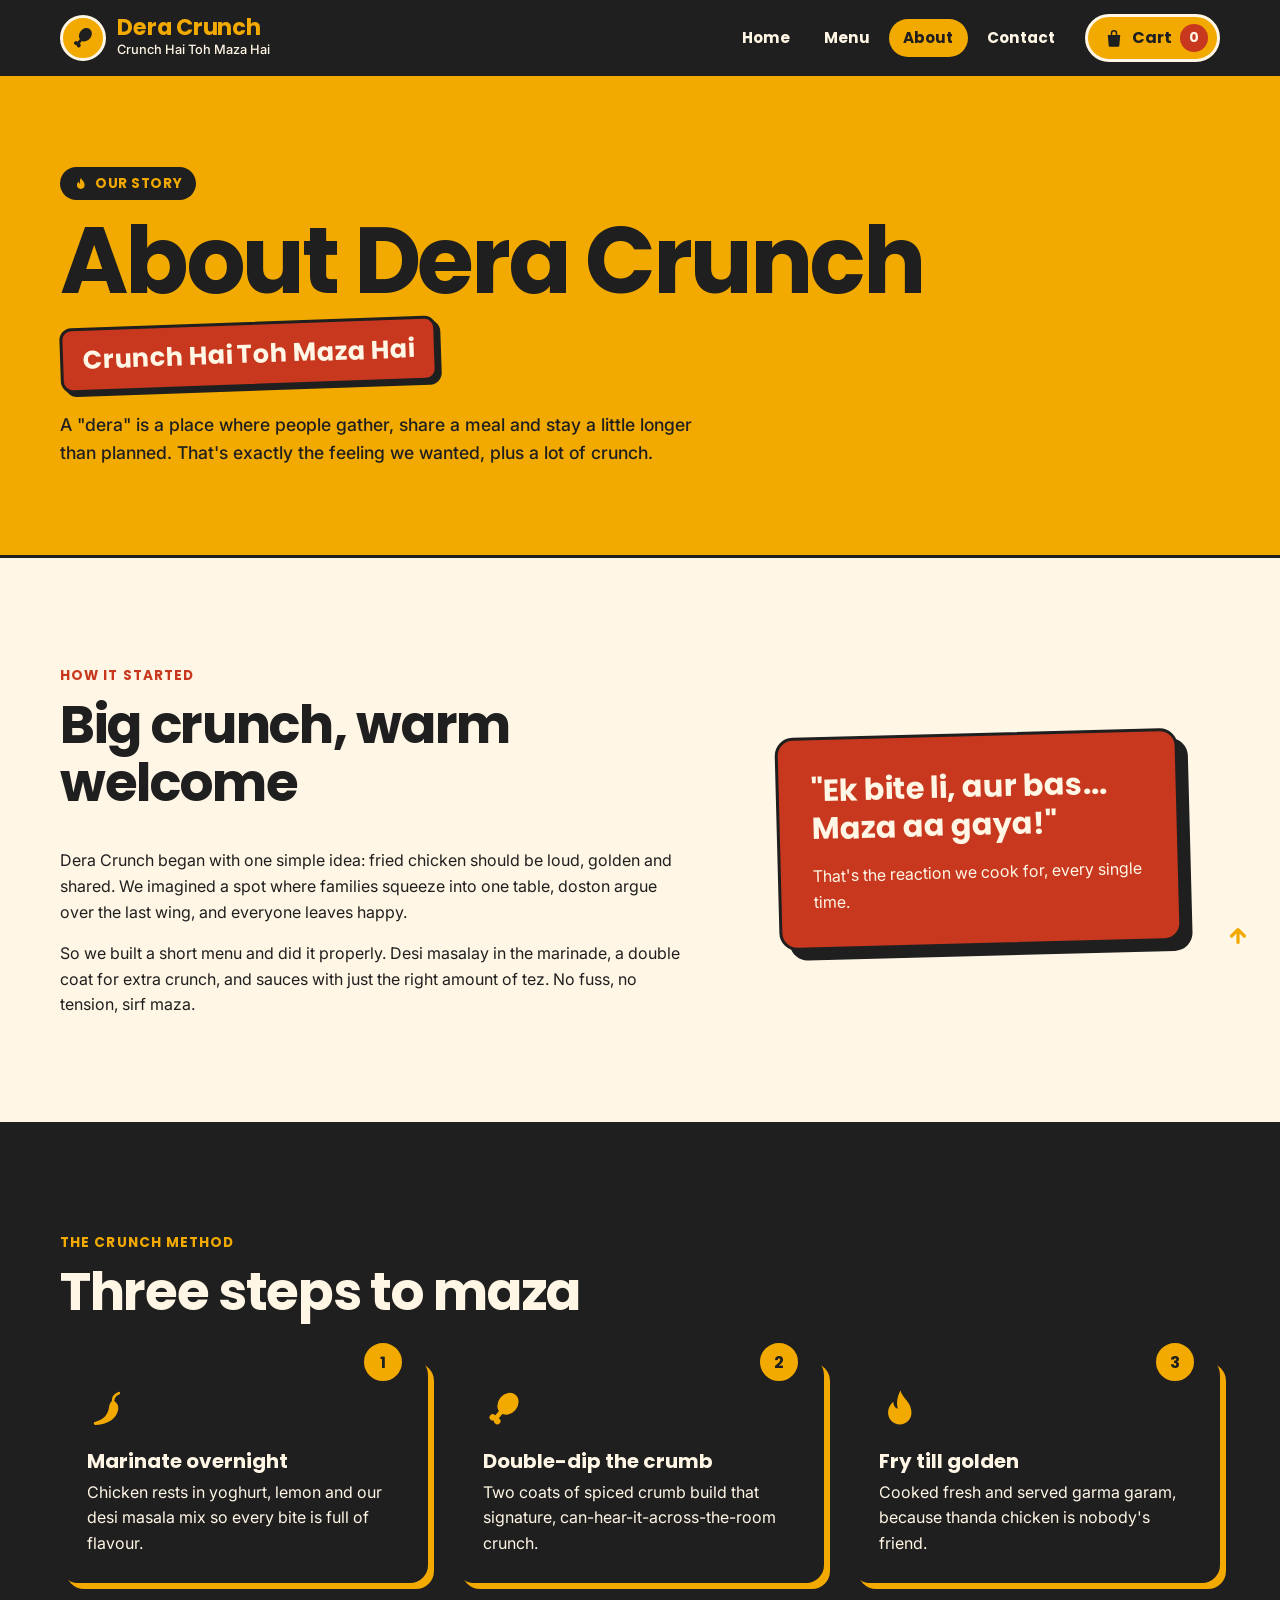
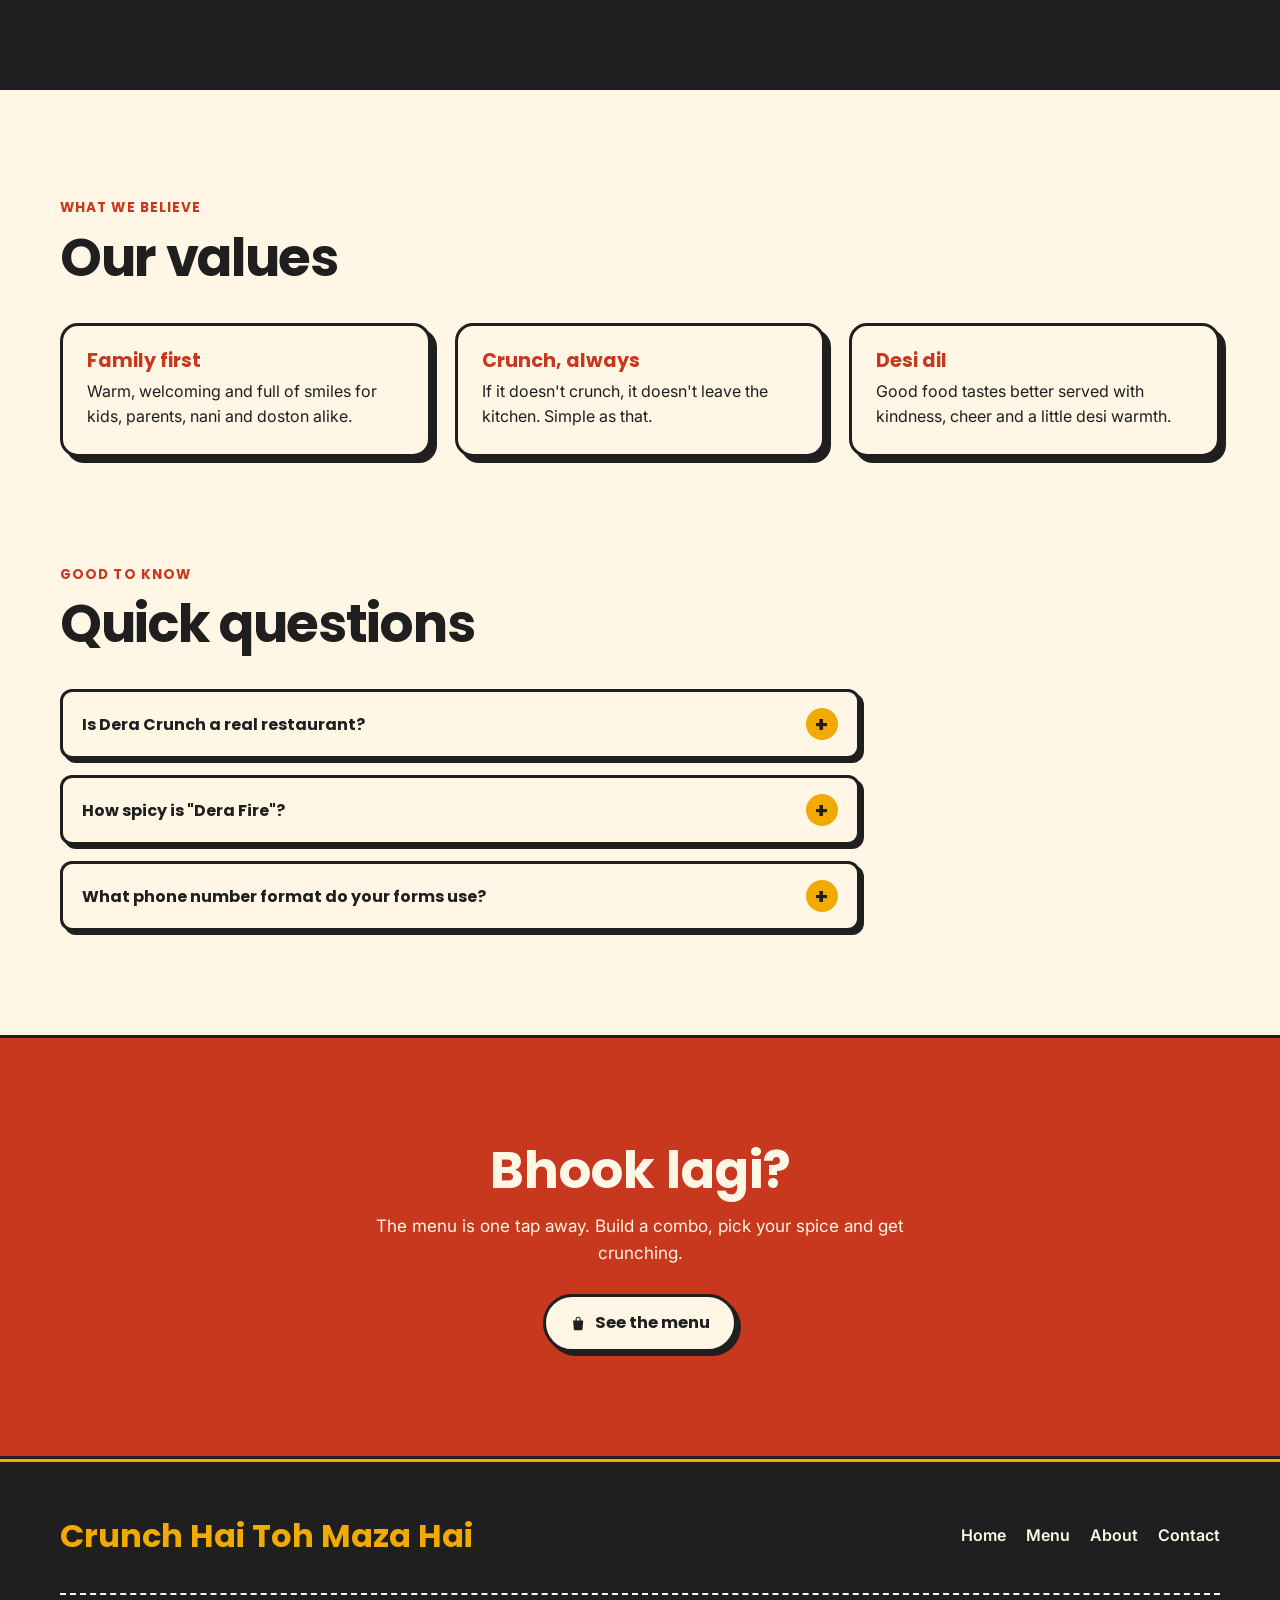
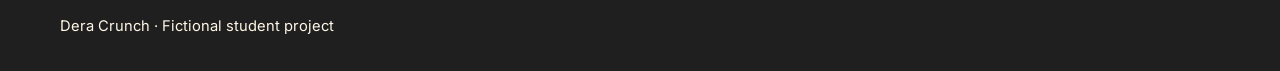
==== about.html @ f55cd044 "first commit" ====
<!DOCTYPE html>
<html lang="en">
<head>
  <meta charset="UTF-8">
  <meta name="viewport" content="width=device-width, initial-scale=1.0, viewport-fit=cover">
  <title>About | Dera Crunch | Crunch Hai Toh Maza Hai</title>
  <meta name="description" content="The story behind Dera Crunch, a fictional fried-chicken brand. Crunch Hai Toh Maza Hai! A fictional student project.">
  <meta name="theme-color" content="#1F1F1F">
  <link rel="preconnect" href="https://fonts.googleapis.com">
  <link rel="preconnect" href="https://fonts.gstatic.com" crossorigin>
  <link href="https://fonts.googleapis.com/css2?family=Inter:wght@400;500;600&family=Poppins:wght@700&display=swap" rel="stylesheet">
  <link rel="stylesheet" href="styles.css">
</head>
<body>
  <svg width="0" height="0" style="position:absolute" aria-hidden="true" focusable="false">
    <symbol id="i-drumstick" viewBox="0 0 64 64"><g transform="rotate(40 32 32)"><ellipse cx="32" cy="22" rx="15" ry="18"/><rect x="28.5" y="36" width="7" height="15" rx="2"/><circle cx="27.5" cy="53" r="5"/><circle cx="36.5" cy="53" r="5"/></g></symbol>
    <symbol id="i-chilli" viewBox="0 0 64 64"><path d="M41 20c5 2 8 7 7 13-2 13-15 23-34 24-4 0-5-4-1-5 13-3 20-12 21-23 1-6 3-9 7-9z"/><path d="M40 21c0-6 3-11 9-13" fill="none" stroke="currentColor" stroke-width="4" stroke-linecap="round"/></symbol>
    <symbol id="i-bag" viewBox="0 0 64 64"><path d="M24 22v-5a8 8 0 0 1 16 0v5" fill="none" stroke="currentColor" stroke-width="4.5" stroke-linecap="round"/><path d="M12 22h40l-3 34a4 4 0 0 1-4 4H19a4 4 0 0 1-4-4z"/></symbol>
    <symbol id="i-flame" viewBox="0 0 64 64"><path d="M33 4c3 12 17 18 17 34a18 18 0 0 1-36 0c0-8 4-13 8-17 0 6 3 10 7 11-3-10 0-20 4-28z"/></symbol>
  </svg>

  <a class="skip-link" href="#main">Skip to content</a>

  <header class="site-header">
    <div class="container header-inner">
      <a class="brand" href="index.html" aria-label="Dera Crunch home">
        <span class="brand-mark" aria-hidden="true"><svg class="icon"><use href="#i-drumstick"/></svg></span>
        <span class="brand-text">
          <span class="brand-name">Dera Crunch</span>
          <span class="brand-tagline">Crunch Hai Toh Maza Hai</span>
        </span>
      </a>
      <div class="header-actions">
        <nav class="main-nav" id="main-nav" aria-label="Main">
          <ul>
            <li><a href="index.html">Home</a></li>
            <li><a href="index.html#menu">Menu</a></li>
            <li><a href="about.html" aria-current="page">About</a></li>
            <li><a href="index.html#contact">Contact</a></li>
          </ul>
        </nav>
        <a class="cart-toggle" href="index.html#cart">
          <svg class="icon" aria-hidden="true"><use href="#i-bag"/></svg>
          <span class="cart-label">Cart</span>
          <span class="cart-count" data-saved-cart-count aria-label="0 items in cart">0</span>
        </a>
        <button type="button" class="menu-btn" id="menu-btn" aria-controls="main-nav" aria-expanded="false" aria-label="Open menu">
          <span class="menu-btn-bars" aria-hidden="true"></span>
        </button>
      </div>
    </div>
  </header>

  <main id="main">
    <section class="hero page-hero" aria-labelledby="about-hero-title">
      <div class="container">
        <span class="kicker">
          <svg class="icon" aria-hidden="true"><use href="#i-flame"/></svg>
          Our story
        </span>
        <h1 id="about-hero-title">About Dera Crunch</h1>
        <p class="tagline-sticker">Crunch Hai Toh Maza Hai</p>
        <p class="hero-copy">A "dera" is a place where people gather, share a meal and stay a little longer than planned. That's exactly the feeling we wanted, plus a lot of crunch.</p>
      </div>
    </section>

    <section class="section" aria-labelledby="story-title">
      <div class="container story-grid reveal">
        <div class="story-text">
          <div class="section-head">
            <span class="eyebrow">How it started</span>
            <h2 id="story-title">Big crunch, warm welcome</h2>
          </div>
          <p>Dera Crunch began with one simple idea: fried chicken should be loud, golden and shared. We imagined a spot where families squeeze into one table, doston argue over the last wing, and everyone leaves happy.</p>
          <p>So we built a short menu and did it properly. Desi masalay in the marinade, a double coat for extra crunch, and sauces with just the right amount of tez. No fuss, no tension, sirf maza.</p>
        </div>
        <figure class="quote-card">
          <blockquote>"Ek bite li, aur bas... Maza aa gaya!"</blockquote>
          <p>That's the reaction we cook for, every single time.</p>
        </figure>
      </div>
    </section>

    <section class="section combo" aria-labelledby="steps-title">
      <div class="container">
        <div class="section-head">
          <span class="eyebrow">The crunch method</span>
          <h2 id="steps-title">Three steps to maza</h2>
        </div>
        <ol class="steps reveal">
          <li>
            <svg class="icon" aria-hidden="true"><use href="#i-chilli"/></svg>
            <h3>Marinate overnight</h3>
            <p>Chicken rests in yoghurt, lemon and our desi masala mix so every bite is full of flavour.</p>
          </li>
          <li>
            <svg class="icon" aria-hidden="true"><use href="#i-drumstick"/></svg>
            <h3>Double-dip the crumb</h3>
            <p>Two coats of spiced crumb build that signature, can-hear-it-across-the-room crunch.</p>
          </li>
          <li>
            <svg class="icon" aria-hidden="true"><use href="#i-flame"/></svg>
            <h3>Fry till golden</h3>
            <p>Cooked fresh and served garma garam, because thanda chicken is nobody's friend.</p>
          </li>
        </ol>
      </div>
    </section>

    <section class="section" aria-labelledby="values-title">
      <div class="container">
        <div class="section-head">
          <span class="eyebrow">What we believe</span>
          <h2 id="values-title">Our values</h2>
        </div>
        <div class="values-grid reveal">
          <article class="value-card">
            <h3>Family first</h3>
            <p>Warm, welcoming and full of smiles for kids, parents, nani and doston alike.</p>
          </article>
          <article class="value-card">
            <h3>Crunch, always</h3>
            <p>If it doesn't crunch, it doesn't leave the kitchen. Simple as that.</p>
          </article>
          <article class="value-card">
            <h3>Desi dil</h3>
            <p>Good food tastes better served with kindness, cheer and a little desi warmth.</p>
          </article>
        </div>
      </div>
    </section>

    <section class="section faq-section" aria-labelledby="faq-title">
      <div class="container">
        <div class="section-head">
          <span class="eyebrow">Good to know</span>
          <h2 id="faq-title">Quick questions</h2>
        </div>
        <div class="faq reveal">
          <details>
            <summary>Is Dera Crunch a real restaurant?</summary>
            <p>Nahi! Dera Crunch is a fictional brand made for a student project. There are no real branches, deals or deliveries.</p>
          </details>
          <details>
            <summary>How spicy is "Dera Fire"?</summary>
            <p>Our hottest level in the Build Your Combo section. Keep a Thandi Mint Lemonade nearby, just in case.</p>
          </details>
          <details>
            <summary>What phone number format do your forms use?</summary>
            <p>Write it as 03XX-XXXXXXX. Our forms only accept numbers with exactly 11 digits.</p>
          </details>
        </div>
      </div>
    </section>

    <section class="section cta-band" aria-labelledby="cta-title">
      <div class="container reveal">
        <h2 id="cta-title">Bhook lagi?</h2>
        <p>The menu is one tap away. Build a combo, pick your spice and get crunching.</p>
        <a class="btn btn-light" href="index.html#menu">
          <svg class="icon" aria-hidden="true"><use href="#i-bag"/></svg>
          See the menu
        </a>
      </div>
    </section>
  </main>

  <footer class="site-footer">
    <div class="container">
      <div class="footer-inner">
        <p class="footer-tagline">Crunch Hai Toh Maza Hai</p>
        <nav class="footer-nav" aria-label="Footer">
          <a href="index.html">Home</a>
          <a href="index.html#menu">Menu</a>
          <a href="about.html">About</a>
          <a href="index.html#contact">Contact</a>
        </nav>
      </div>
      <p class="footer-bottom">Dera Crunch · Fictional student project</p>
    </div>
  </footer>

  <button type="button" class="back-to-top" id="back-to-top" aria-label="Back to top">
    <svg viewBox="0 0 24 24" aria-hidden="true"><path d="M12 19V5M5 12l7-7 7 7"/></svg>
  </button>

  <script src="site.js"></script>
</body>
</html>
---- styles.css ----
/* =========================================================
   Dera Crunch: shared styles
   Brand palette (the ONLY colours used anywhere):
   mustard #F2A900 · charcoal #1F1F1F · cream #FFF6E5 · chilli #C8381E
   No transparency tints are used, so no in-between colours appear.
   ========================================================= */

:root {
  --mustard: #F2A900;
  --charcoal: #1F1F1F;
  --cream: #FFF6E5;
  --chilli: #C8381E;

  --radius: 18px;
  --radius-sm: 12px;
  --line: 3px solid var(--charcoal);
  --shadow: 6px 6px 0 var(--charcoal);
  --shadow-sm: 4px 4px 0 var(--charcoal);
  --shadow-lg: 10px 10px 0 var(--charcoal);

  --font-head: 'Poppins', system-ui, sans-serif;
  --font-body: 'Inter', system-ui, sans-serif;

  --header-h: 76px;
  --ease: cubic-bezier(.2, .8, .2, 1);
}

*,
*::before,
*::after { box-sizing: border-box; }

html {
  scroll-behavior: smooth;
  scroll-padding-top: calc(var(--header-h) + 16px);
  -webkit-text-size-adjust: 100%;
  scrollbar-color: var(--charcoal) var(--cream);
}

body {
  margin: 0;
  font-family: var(--font-body);
  font-size: 1rem;
  line-height: 1.6;
  background: var(--cream);
  color: var(--charcoal);
  overflow-x: hidden;
}

body.is-locked { overflow: hidden; }

::selection { background: var(--mustard); color: var(--charcoal); }

h1, h2, h3, h4 {
  font-family: var(--font-head);
  font-weight: 700;
  line-height: 1.1;
  margin: 0;
}

p { margin: 0; }

a { color: inherit; }

button,
input,
select,
textarea { font: inherit; color: inherit; }

button { cursor: pointer; }

:root { --focus: var(--chilli); }
.site-header, .combo, .site-footer, .cart-head, .toast, .cta-band, .steps li, .back-to-top { --focus: var(--mustard); }
.hero, .contact, .combo-summary, .cart-foot, .spice-meter-card, .pick-card { --focus: var(--charcoal); }

:focus-visible {
  outline: 3px solid var(--focus);
  outline-offset: 3px;
}

[hidden] { display: none !important; }

.container {
  width: min(1160px, 100% - 2.5rem);
  margin-inline: auto;
}

.visually-hidden {
  position: absolute !important;
  width: 1px; height: 1px;
  padding: 0; margin: -1px;
  overflow: hidden;
  clip: rect(0 0 0 0);
  white-space: nowrap;
  border: 0;
}

.skip-link {
  position: absolute;
  left: 1rem;
  top: -100px;
  z-index: 300;
  background: var(--mustard);
  color: var(--charcoal);
  border: var(--line);
  border-radius: 999px;
  padding: .5rem 1rem;
  font-family: var(--font-head);
  text-decoration: none;
}
.skip-link:focus { top: 1rem; }

.icon {
  width: 1em;
  height: 1em;
  fill: currentColor;
  flex-shrink: 0;
}

/* ---------- Buttons ---------- */

.btn {
  display: inline-flex;
  align-items: center;
  justify-content: center;
  gap: .55rem;
  min-height: 52px;
  padding: .8rem 1.5rem;
  border: var(--line);
  border-radius: 999px;
  font-family: var(--font-head);
  font-weight: 700;
  font-size: 1.02rem;
  text-decoration: none;
  box-shadow: var(--shadow-sm);
  transition: transform .18s var(--ease), box-shadow .18s var(--ease), background-color .18s;
}
.btn:hover { transform: translate(-2px, -2px); box-shadow: 6px 6px 0 var(--charcoal); }
.btn:active { transform: translate(2px, 2px); box-shadow: 1px 1px 0 var(--charcoal); }

.btn-dark   { background: var(--charcoal); color: var(--mustard); }
.btn-light  { background: var(--cream);    color: var(--charcoal); }
.btn-chilli { background: var(--chilli);   color: var(--cream); }
.btn-block  { width: 100%; }

/* ---------- Header ---------- */

.site-header {
  position: sticky;
  top: 0;
  z-index: 100;
  background: var(--charcoal);
  color: var(--cream);
  border-bottom: 3px solid var(--mustard);
}

.header-inner {
  display: flex;
  align-items: center;
  justify-content: space-between;
  gap: .75rem 1.5rem;
  min-height: var(--header-h);
  padding-block: .6rem;
}

.brand {
  display: flex;
  align-items: center;
  gap: .7rem;
  text-decoration: none;
  min-width: 0;
}

.brand-mark {
  display: grid;
  place-items: center;
  width: 46px;
  height: 46px;
  border-radius: 50%;
  background: var(--mustard);
  color: var(--charcoal);
  border: 3px solid var(--cream);
  font-size: 1.6rem;
  flex-shrink: 0;
  transition: transform .3s var(--ease);
}
.brand:hover .brand-mark { transform: rotate(-14deg) scale(1.06); }

.brand-text { display: flex; flex-direction: column; min-width: 0; }

.brand-name {
  font-family: var(--font-head);
  font-weight: 700;
  font-size: 1.4rem;
  line-height: 1.05;
  color: var(--mustard);
  letter-spacing: -.01em;
}

.brand-tagline {
  font-size: .8rem;
  font-weight: 500;
  color: var(--cream);
  white-space: nowrap;
}

.header-actions {
  display: flex;
  align-items: center;
  gap: 1rem;
}

.main-nav ul {
  display: flex;
  gap: .3rem;
  list-style: none;
  margin: 0;
  padding: 0;
}

.main-nav a {
  display: block;
  padding: .45rem .9rem;
  border-radius: 999px;
  font-family: var(--font-head);
  font-weight: 700;
  font-size: .95rem;
  text-decoration: none;
  color: var(--cream);
  white-space: nowrap;
  transition: background-color .2s, color .2s;
}
.main-nav a:hover { background: var(--cream); color: var(--charcoal); }
.main-nav a[aria-current="page"] { background: var(--mustard); color: var(--charcoal); }

.cart-toggle {
  display: inline-flex;
  align-items: center;
  gap: .5rem;
  min-height: 46px;
  padding: .45rem .55rem .45rem 1rem;
  border: 3px solid var(--cream);
  border-radius: 999px;
  background: var(--mustard);
  color: var(--charcoal);
  font-family: var(--font-head);
  font-weight: 700;
  transition: transform .2s var(--ease);
}
.cart-toggle { text-decoration: none; }
.cart-toggle:hover { transform: translateY(-2px); }
.cart-toggle .icon { font-size: 1.25rem; }

.cart-count {
  display: grid;
  place-items: center;
  min-width: 28px;
  height: 28px;
  padding: 0 .35rem;
  border-radius: 999px;
  background: var(--chilli);
  color: var(--cream);
  font-size: .85rem;
}
.cart-count.bump { animation: bump .45s var(--ease); }

@keyframes bump {
  0% { transform: scale(1); }
  40% { transform: scale(1.45) rotate(-8deg); }
  100% { transform: scale(1); }
}

/* ---------- Hero ---------- */

.hero {
  position: relative;
  background: var(--mustard);
  border-bottom: var(--line);
  overflow: hidden;
  padding-block: clamp(3rem, 8vw, 6rem);
}

.hero-grid {
  display: grid;
  grid-template-columns: 1.15fr .85fr;
  align-items: center;
  gap: 3rem;
}

.kicker {
  display: inline-flex;
  align-items: center;
  gap: .45rem;
  padding: .35rem .9rem;
  border-radius: 999px;
  background: var(--charcoal);
  color: var(--mustard);
  font-family: var(--font-head);
  font-weight: 700;
  font-size: .85rem;
  letter-spacing: .04em;
  text-transform: uppercase;
}

.hero h1 {
  margin-top: 1.1rem;
  font-size: clamp(3.4rem, 12vw, 7rem);
  line-height: .92;
  letter-spacing: -.035em;
  color: var(--charcoal);
}
.hero h1 span { display: block; }

.tagline-sticker {
  display: inline-block;
  margin-top: 1.2rem;
  padding: .55rem 1.2rem;
  background: var(--chilli);
  color: var(--cream);
  border: var(--line);
  border-radius: var(--radius-sm);
  box-shadow: var(--shadow-sm);
  font-family: var(--font-head);
  font-weight: 700;
  font-size: clamp(1.15rem, 3.4vw, 1.6rem);
  transform: rotate(-2deg);
}

.hero-copy {
  margin-top: 1.5rem;
  max-width: 34rem;
  font-size: 1.1rem;
  font-weight: 500;
}

.hero-actions {
  display: flex;
  flex-wrap: wrap;
  gap: 1rem;
  margin-top: 2rem;
}

.hero-facts {
  display: flex;
  flex-wrap: wrap;
  gap: .6rem 1.6rem;
  margin: 2rem 0 0;
  padding: 0;
  list-style: none;
  font-weight: 600;
}
.hero-facts li { display: flex; align-items: center; gap: .45rem; }
.hero-facts strong { font-family: var(--font-head); font-size: 1.35rem; }

.hero-visual {
  position: relative;
  display: grid;
  place-items: center;
  aspect-ratio: 1;
  max-width: 440px;
  width: 100%;
  justify-self: center;
}

.plate {
  position: relative;
  display: grid;
  place-items: center;
  width: 86%;
  aspect-ratio: 1;
  border-radius: 50%;
  background: var(--cream);
  border: var(--line);
  box-shadow: var(--shadow-lg);
}
.plate::before {
  content: "";
  position: absolute;
  inset: 9%;
  border-radius: 50%;
  border: 3px dashed var(--charcoal);
  animation: spin 40s linear infinite;
}
.plate .icon {
  font-size: clamp(8rem, 28vw, 13rem);
  color: var(--chilli);
  animation: float 4s ease-in-out infinite;
}

.sticker {
  position: absolute;
  font-family: var(--font-head);
  font-weight: 700;
  border: var(--line);
  box-shadow: var(--shadow-sm);
}
.sticker-hot {
  top: 6%;
  left: -2%;
  padding: .45rem 1rem;
  border-radius: 999px;
  background: var(--charcoal);
  color: var(--mustard);
  transform: rotate(-10deg);
}
.sticker-price {
  right: 0;
  bottom: 6%;
  display: grid;
  place-items: center;
  width: 112px;
  height: 112px;
  border-radius: 50%;
  background: var(--chilli);
  color: var(--cream);
  text-align: center;
  line-height: 1.1;
  font-size: .85rem;
  transform: rotate(10deg);
}
.sticker-price strong { display: block; font-size: 1.2rem; }

@keyframes float {
  0%, 100% { transform: translateY(0) rotate(0); }
  50% { transform: translateY(-9px) rotate(2deg); }
}
@keyframes spin { to { transform: rotate(360deg); } }

/* ---------- Marquee ---------- */

.marquee {
  background: var(--charcoal);
  color: var(--mustard);
  border-bottom: var(--line);
  overflow: hidden;
  padding-block: .9rem;
}
.marquee-track {
  display: flex;
  width: max-content;
  animation: marquee 28s linear infinite;
}
.marquee-track span {
  padding-inline: 1.25rem;
  font-family: var(--font-head);
  font-weight: 700;
  font-size: 1.15rem;
  white-space: nowrap;
}
.marquee-track span:nth-child(even) { color: var(--cream); }

@keyframes marquee { to { transform: translateX(-50%); } }

/* ---------- Sections ---------- */

.section { padding-block: clamp(3.5rem, 9vw, 6.5rem); }

.section-head {
  max-width: 44rem;
  margin-bottom: 2.25rem;
}
.eyebrow {
  display: inline-block;
  margin-bottom: .6rem;
  font-family: var(--font-head);
  font-weight: 700;
  font-size: .85rem;
  letter-spacing: .08em;
  text-transform: uppercase;
  color: var(--chilli);
}
.section-head h2 {
  font-size: clamp(2.1rem, 6vw, 3.3rem);
  letter-spacing: -.025em;
}
.section-head p {
  margin-top: .9rem;
  font-size: 1.07rem;
}

/* ---------- Menu ---------- */

.filter-bar {
  display: flex;
  gap: .6rem;
  margin-bottom: 2rem;
  overflow-x: auto;
  padding: 8px 8px 12px 8px;
  margin-inline: -8px;
  scrollbar-width: none;
}
.filter-bar::-webkit-scrollbar { display: none; }

.filter-btn {
  display: inline-flex;
  align-items: center;
  gap: .5rem;
  flex-shrink: 0;
  min-height: 46px;
  padding: .5rem 1.1rem;
  border: var(--line);
  border-radius: 999px;
  background: var(--cream);
  color: var(--charcoal);
  font-family: var(--font-head);
  font-weight: 700;
  transition: background-color .2s, color .2s, transform .2s var(--ease), box-shadow .2s;
}
.filter-btn:hover { transform: translateY(-2px); box-shadow: var(--shadow-sm); }
.filter-btn[aria-pressed="true"] {
  background: var(--charcoal);
  color: var(--mustard);
  box-shadow: var(--shadow-sm);
}
.filter-count {
  display: grid;
  place-items: center;
  min-width: 24px;
  height: 24px;
  border-radius: 999px;
  background: var(--mustard);
  color: var(--charcoal);
  font-size: .78rem;
}

.menu-grid {
  display: grid;
  grid-template-columns: repeat(auto-fill, minmax(250px, 1fr));
  gap: 1.75rem;
}

.menu-card {
  display: flex;
  flex-direction: column;
  background: var(--cream);
  border: var(--line);
  border-radius: var(--radius);
  box-shadow: var(--shadow);
  overflow: hidden;
  transition: transform .22s var(--ease), box-shadow .22s var(--ease);
  animation: pop-in .4s var(--ease) both;
}
.menu-card:hover { transform: translate(-3px, -3px); box-shadow: 9px 9px 0 var(--charcoal); }

@keyframes pop-in {
  from { transform: translateY(14px) scale(.97); }
  to { transform: none; }
}

.menu-art {
  position: relative;
  display: grid;
  place-items: center;
  height: 168px;
  border-bottom: var(--line);
  font-size: 5.5rem;
}
.menu-art .icon { transition: transform .35s var(--ease); }
.menu-card:hover .menu-art .icon { transform: rotate(-10deg) scale(1.08); }

.art-chicken { background: var(--mustard); color: var(--charcoal); }
.art-burgers { background: var(--chilli);  color: var(--cream); }
.art-sides   { background: var(--charcoal); color: var(--mustard); }

.menu-tag {
  position: absolute;
  top: .8rem;
  left: .8rem;
  padding: .2rem .7rem;
  border: 2px solid var(--charcoal);
  border-radius: 999px;
  background: var(--cream);
  color: var(--chilli);
  font-family: var(--font-head);
  font-weight: 700;
  font-size: .75rem;
  text-transform: uppercase;
  letter-spacing: .05em;
}

.menu-body {
  display: flex;
  flex-direction: column;
  flex: 1;
  gap: .45rem;
  padding: 1.2rem 1.25rem 1.3rem;
}
.menu-cat {
  font-family: var(--font-head);
  font-weight: 700;
  font-size: .75rem;
  letter-spacing: .07em;
  text-transform: uppercase;
  color: var(--chilli);
}
.menu-body h3 { font-size: 1.28rem; }
.menu-body p.menu-desc { font-size: .96rem; flex: 1; }

.menu-foot {
  display: flex;
  align-items: center;
  justify-content: space-between;
  gap: .75rem;
  margin-top: .6rem;
}
.price {
  font-family: var(--font-head);
  font-weight: 700;
  font-size: 1.3rem;
  white-space: nowrap;
}

.add-btn {
  display: inline-flex;
  align-items: center;
  gap: .35rem;
  min-height: 44px;
  padding: .45rem 1.05rem;
  border: var(--line);
  border-radius: 999px;
  background: var(--chilli);
  color: var(--cream);
  font-family: var(--font-head);
  font-weight: 700;
  font-size: .95rem;
  white-space: nowrap;
  transition: transform .15s var(--ease), background-color .2s, color .2s;
}
.add-btn:hover { transform: scale(1.05); }
.add-btn:active { transform: scale(.95); }
.add-btn.is-added { background: var(--charcoal); color: var(--mustard); }

.menu-status { margin-top: 1.5rem; font-weight: 500; }

/* ---------- Combo builder ---------- */

.combo {
  background: var(--charcoal);
  color: var(--cream);
  border-block: var(--line);
}
.combo .eyebrow { color: var(--mustard); }

.combo-grid {
  display: grid;
  grid-template-columns: 1.5fr 1fr;
  gap: 2.5rem;
  align-items: start;
}

.combo-step {
  margin: 0 0 2rem;
  padding: 0;
  border: 0;
  min-width: 0;
}
.combo-step legend {
  display: flex;
  align-items: center;
  gap: .7rem;
  margin-bottom: 1rem;
  padding: 0;
  font-family: var(--font-head);
  font-weight: 700;
  font-size: 1.25rem;
}
.step-num {
  display: grid;
  place-items: center;
  width: 36px;
  height: 36px;
  border-radius: 50%;
  background: var(--mustard);
  color: var(--charcoal);
  font-size: 1rem;
}

.choice-grid {
  display: grid;
  grid-template-columns: repeat(auto-fill, minmax(165px, 1fr));
  gap: .85rem;
}

.choice { position: relative; display: block; }
.choice input {
  position: absolute;
  opacity: 0;
  width: 1px;
  height: 1px;
}
.choice-card {
  display: flex;
  flex-direction: column;
  gap: .35rem;
  height: 100%;
  padding: 1rem;
  border: 3px solid var(--cream);
  border-radius: var(--radius-sm);
  background: var(--charcoal);
  color: var(--cream);
  cursor: pointer;
  transition: background-color .2s, color .2s, transform .2s var(--ease), border-color .2s;
}
.choice-card .icon { font-size: 2rem; color: var(--mustard); }
.choice-name { font-weight: 600; line-height: 1.3; }
.choice-price { font-family: var(--font-head); font-weight: 700; font-size: .95rem; color: var(--mustard); }
.choice-card:hover { transform: translateY(-3px); }

.choice input:checked + .choice-card {
  background: var(--mustard);
  color: var(--charcoal);
  border-color: var(--mustard);
  box-shadow: 5px 5px 0 var(--cream);
}
.choice input:checked + .choice-card .icon,
.choice input:checked + .choice-card .choice-price { color: var(--charcoal); }
.choice input:focus-visible + .choice-card { outline: 3px solid var(--focus); outline-offset: 3px; }

.spice-grid { grid-template-columns: repeat(3, 1fr); }
.spice-icons { display: flex; gap: 2px; }
.spice-icons .icon { font-size: 1.5rem; }
.choice input:checked + .choice-card.spice-card {
  background: var(--cream);
  border-color: var(--cream);
  box-shadow: 5px 5px 0 var(--chilli);
}
.choice input:checked + .spice-card .icon { color: var(--chilli); }
.spice-hint { font-size: .85rem; }

.combo-summary {
  position: sticky;
  top: calc(var(--header-h) + 1.5rem);
  padding: 1.6rem;
  background: var(--mustard);
  color: var(--charcoal);
  border: var(--line);
  border-radius: var(--radius);
  box-shadow: 8px 8px 0 var(--cream);
}
.combo-summary h3 { font-size: 1.5rem; display: flex; align-items: center; gap: .5rem; }
.combo-summary h3 .icon { font-size: 1.8rem; }

.summary-list {
  margin: 1.2rem 0 0;
  padding: 0;
  list-style: none;
}
.summary-list li {
  display: flex;
  justify-content: space-between;
  gap: 1rem;
  padding: .6rem 0;
  border-bottom: 2px dashed var(--charcoal);
}
.summary-list .label {
  font-family: var(--font-head);
  font-weight: 700;
  font-size: .8rem;
  text-transform: uppercase;
  letter-spacing: .06em;
  padding-top: .15rem;
}
.summary-list .value { text-align: right; font-weight: 600; }
.summary-list .value small { display: block; font-weight: 500; }

.spice-meter {
  display: flex;
  justify-content: flex-end;
  gap: 4px;
  margin-top: .3rem;
}
.spice-meter span {
  width: 26px;
  height: 10px;
  border: 2px solid var(--charcoal);
  border-radius: 999px;
  background: var(--cream);
  transition: background-color .25s;
}
.spice-meter span.on { background: var(--chilli); }

.summary-total {
  display: flex;
  justify-content: space-between;
  align-items: baseline;
  margin: 1.2rem 0;
  font-family: var(--font-head);
  font-weight: 700;
}
.summary-total output { font-size: 2rem; letter-spacing: -.02em; }
.summary-note { margin-top: .9rem; font-size: .92rem; text-align: center; }

/* ---------- About (home) ---------- */

.about-grid {
  display: grid;
  grid-template-columns: 1.2fr 1fr;
  gap: 3rem;
  align-items: center;
}
.about-text p + p { margin-top: 1rem; }
.about-text .btn { margin-top: 1.75rem; }

.love-card {
  padding: 1.75rem;
  background: var(--cream);
  border: var(--line);
  border-radius: var(--radius);
  box-shadow: var(--shadow-lg);
  transform: rotate(1.5deg);
}
.love-card h3 { font-size: 1.4rem; margin-bottom: 1rem; }
.love-list { margin: 0; padding: 0; list-style: none; display: grid; gap: 1rem; }
.love-list li { display: flex; gap: .9rem; align-items: flex-start; }
.love-icon {
  display: grid;
  place-items: center;
  width: 48px;
  height: 48px;
  flex-shrink: 0;
  border: 2px solid var(--charcoal);
  border-radius: var(--radius-sm);
  background: var(--mustard);
  font-size: 1.6rem;
}
.love-list strong { display: block; font-family: var(--font-head); }

/* ---------- Forms ---------- */

.contact {
  background: var(--mustard);
  border-top: var(--line);
}
.contact-grid {
  display: grid;
  grid-template-columns: 1fr 1.3fr;
  gap: 2.5rem;
  align-items: start;
}
.contact .eyebrow { color: var(--charcoal); }
.contact-info p + p { margin-top: 1rem; }
.contact-note {
  margin-top: 1.5rem !important;
  padding: 1rem 1.2rem;
  background: var(--charcoal);
  color: var(--cream);
  border-radius: var(--radius-sm);
  font-size: .95rem;
}
.contact-note strong { color: var(--mustard); }

.form-card {
  padding: clamp(1.25rem, 4vw, 2rem);
  background: var(--cream);
  border: var(--line);
  border-radius: var(--radius);
  box-shadow: var(--shadow-lg);
}

.field { margin-bottom: 1.15rem; }
.field label {
  display: block;
  margin-bottom: .35rem;
  font-weight: 600;
}
.field .req { color: var(--chilli); }

.input {
  width: 100%;
  min-height: 50px;
  padding: .75rem 1rem;
  border: var(--line);
  border-radius: var(--radius-sm);
  background: var(--cream);
  color: var(--charcoal);
  font-size: 1rem; /* 16px stops iOS zoom on focus */
  transition: box-shadow .2s, border-color .2s;
}
textarea.input { min-height: 120px; resize: vertical; }
.input::placeholder { color: var(--charcoal); opacity: 1; font-style: italic; font-weight: 400; }
.input:focus { outline: none; border-color: var(--chilli); box-shadow: 4px 4px 0 var(--chilli); }
.input[aria-invalid="true"] { border-color: var(--chilli); box-shadow: 4px 4px 0 var(--chilli); }

.hint { margin-top: .35rem; font-size: .85rem; }
.error {
  margin-top: .35rem;
  font-size: .9rem;
  font-weight: 600;
  color: var(--chilli);
}
.error:empty { display: none; }

.success-box {
  margin-top: 1.25rem;
  padding: 1rem 1.2rem;
  background: var(--mustard);
  border: var(--line);
  border-radius: var(--radius-sm);
  font-weight: 600;
}
.success-box:empty { display: none; }

/* ---------- Cart drawer ---------- */

.cart-overlay {
  position: fixed;
  inset: 0;
  z-index: 150;
  /* A charcoal dot screen "dims" the page using only solid brand colour. */
  background-image: radial-gradient(var(--charcoal) 1.1px, transparent 1.4px);
  background-size: 5px 5px;
  visibility: hidden;
}
.cart-overlay.is-open { visibility: visible; }

.cart-panel {
  position: fixed;
  top: 0;
  right: 0;
  bottom: 0;
  z-index: 200;
  display: flex;
  flex-direction: column;
  width: min(440px, 100%);
  background: var(--cream);
  border-left: var(--line);
  box-shadow: -8px 0 0 var(--mustard);
  transform: translateX(calc(100% + 12px));
  visibility: hidden;
  transition: transform .38s var(--ease), visibility .38s;
}
.cart-panel.is-open { transform: none; visibility: visible; }

.cart-head {
  display: flex;
  align-items: center;
  justify-content: space-between;
  gap: 1rem;
  padding: 1.1rem 1.25rem;
  padding-top: max(1.1rem, env(safe-area-inset-top));
  background: var(--charcoal);
  color: var(--cream);
}
.cart-head h2 { font-size: 1.45rem; color: var(--mustard); }
.cart-head h2 small { font-family: var(--font-body); font-weight: 500; font-size: .9rem; color: var(--cream); }

.icon-btn {
  display: grid;
  place-items: center;
  width: 44px;
  height: 44px;
  border: 3px solid var(--cream);
  border-radius: 50%;
  background: var(--charcoal);
  color: var(--cream);
  font-size: 1.5rem;
  line-height: 1;
  transition: background-color .2s, color .2s, transform .2s;
}
.icon-btn:hover { background: var(--mustard); color: var(--charcoal); transform: rotate(90deg); }

.cart-scroll {
  flex: 1;
  overflow-y: auto;
  overscroll-behavior: contain;
  padding: 1.25rem;
}

.cart-list { margin: 0; padding: 0; list-style: none; display: grid; gap: .9rem; }

.cart-item {
  display: grid;
  grid-template-columns: 52px 1fr auto;
  gap: .4rem .85rem;
  padding: .9rem;
  border: var(--line);
  border-radius: var(--radius-sm);
  background: var(--cream);
  box-shadow: var(--shadow-sm);
  animation: pop-in .3s var(--ease) both;
}
.cart-thumb {
  display: grid;
  place-items: center;
  width: 52px;
  height: 52px;
  border: 2px solid var(--charcoal);
  border-radius: 10px;
  background: var(--mustard);
  font-size: 1.9rem;
  grid-row: span 2;
}
.cart-item-name { font-family: var(--font-head); font-weight: 700; font-size: 1rem; line-height: 1.25; }
.cart-item-detail { font-size: .83rem; margin-top: .15rem; }
.cart-line-total { font-family: var(--font-head); font-weight: 700; white-space: nowrap; }

.cart-item-actions {
  grid-column: 2 / -1;
  display: flex;
  align-items: center;
  justify-content: space-between;
  gap: .75rem;
}

.qty {
  display: inline-flex;
  align-items: center;
  border: var(--line);
  border-radius: 999px;
  overflow: hidden;
}
.qty-btn {
  display: grid;
  place-items: center;
  width: 38px;
  height: 36px;
  border: 0;
  background: var(--mustard);
  color: var(--charcoal);
  font-family: var(--font-head);
  font-weight: 700;
  font-size: 1.2rem;
  line-height: 1;
  transition: background-color .15s, color .15s;
}
.qty-btn:hover { background: var(--charcoal); color: var(--mustard); }
.qty-value {
  min-width: 38px;
  text-align: center;
  font-family: var(--font-head);
  font-weight: 700;
}

.link-btn {
  border: 0;
  background: none;
  padding: .3rem 0;
  color: var(--chilli);
  font-weight: 600;
  font-size: .88rem;
  text-decoration: underline;
  text-underline-offset: 3px;
}

.cart-empty { text-align: center; padding: 2.5rem 1rem; }
.cart-empty .icon { font-size: 5rem; color: var(--mustard); }
.cart-empty h3 { margin: .75rem 0 .4rem; font-size: 1.35rem; }
.cart-empty .btn { margin-top: 1.25rem; }

.checkout {
  margin-top: 1.6rem;
  padding-top: 1.4rem;
  border-top: 3px dashed var(--charcoal);
}
.checkout h3 { font-size: 1.25rem; margin-bottom: 1rem; }

.cart-foot {
  padding: 1rem 1.25rem;
  padding-bottom: max(1rem, env(safe-area-inset-bottom));
  border-top: var(--line);
  background: var(--mustard);
}
.cart-total-row {
  display: flex;
  justify-content: space-between;
  align-items: baseline;
  margin-bottom: .8rem;
  font-family: var(--font-head);
  font-weight: 700;
}
.cart-total-row output { font-size: 1.75rem; letter-spacing: -.02em; }

.order-done { text-align: center; padding: 1.5rem .5rem; }
.order-done .done-badge {
  display: grid;
  place-items: center;
  width: 96px;
  height: 96px;
  margin: 0 auto 1rem;
  border: var(--line);
  border-radius: 50%;
  background: var(--mustard);
  font-size: 3.2rem;
  box-shadow: var(--shadow-sm);
  animation: bump .6s var(--ease);
}
.order-done h3 { font-size: 1.6rem; margin-bottom: .6rem; }
.order-done p + p { margin-top: .6rem; }
.order-meta {
  margin: 1.2rem 0;
  padding: .9rem;
  border: 2px dashed var(--charcoal);
  border-radius: var(--radius-sm);
  font-weight: 600;
}
.order-done .btn { margin-top: 1rem; }

/* ---------- Toast ---------- */

.toast {
  position: fixed;
  left: 50%;
  bottom: max(1.25rem, env(safe-area-inset-bottom));
  z-index: 250;
  display: flex;
  align-items: center;
  gap: 1rem;
  max-width: calc(100% - 2rem);
  padding: .7rem .7rem .7rem 1.2rem;
  background: var(--charcoal);
  color: var(--cream);
  border: 3px solid var(--mustard);
  border-radius: 999px;
  box-shadow: 5px 5px 0 var(--mustard);
  font-weight: 600;
  transform: translate(-50%, 160%);
  visibility: hidden;
  transition: transform .35s var(--ease), visibility .35s;
}
.toast.is-visible { transform: translate(-50%, 0); visibility: visible; }
.toast button {
  flex-shrink: 0;
  padding: .45rem .95rem;
  border: 0;
  border-radius: 999px;
  background: var(--mustard);
  color: var(--charcoal);
  font-family: var(--font-head);
  font-weight: 700;
  font-size: .9rem;
}

/* ---------- About page ---------- */

.page-hero { padding-block: clamp(3rem, 8vw, 5.5rem); }
.page-hero h1 { font-size: clamp(3rem, 10vw, 5.8rem); }
.page-hero .hero-copy { max-width: 40rem; }

.story-grid {
  display: grid;
  grid-template-columns: 1.3fr 1fr;
  gap: 3rem;
  align-items: center;
}
.story-text p + p { margin-top: 1rem; }
.quote-card {
  padding: 2rem;
  background: var(--chilli);
  color: var(--cream);
  border: var(--line);
  border-radius: var(--radius);
  box-shadow: var(--shadow-lg);
  transform: rotate(-1.5deg);
}
.quote-card blockquote {
  margin: 0;
  font-family: var(--font-head);
  font-weight: 700;
  font-size: clamp(1.4rem, 4vw, 1.9rem);
  line-height: 1.25;
}
.quote-card p { margin-top: 1rem; }

.steps {
  display: grid;
  grid-template-columns: repeat(3, 1fr);
  gap: 1.75rem;
  margin: 0;
  padding: 0;
  list-style: none;
  counter-reset: step;
}
.steps li {
  position: relative;
  padding: 1.75rem 1.5rem 1.5rem;
  background: var(--charcoal);
  color: var(--cream);
  border: var(--line);
  border-radius: var(--radius);
  box-shadow: 6px 6px 0 var(--mustard);
  counter-increment: step;
}
.steps li::before {
  content: counter(step);
  position: absolute;
  top: -20px;
  right: 1.25rem;
  display: grid;
  place-items: center;
  width: 44px;
  height: 44px;
  border: var(--line);
  border-radius: 50%;
  background: var(--mustard);
  color: var(--charcoal);
  font-family: var(--font-head);
  font-weight: 700;
}
.steps .icon { font-size: 2.6rem; color: var(--mustard); }
.steps h3 { margin: .75rem 0 .5rem; font-size: 1.25rem; }

.values-grid {
  display: grid;
  grid-template-columns: repeat(3, 1fr);
  gap: 1.5rem;
}
.value-card {
  padding: 1.5rem;
  background: var(--cream);
  border: var(--line);
  border-radius: var(--radius);
  box-shadow: var(--shadow);
}
.value-card h3 { color: var(--chilli); font-size: 1.2rem; margin-bottom: .5rem; }

.faq { display: grid; gap: 1rem; max-width: 50rem; }
.faq details {
  background: var(--cream);
  border: var(--line);
  border-radius: var(--radius-sm);
  box-shadow: var(--shadow-sm);
}
.faq summary {
  display: flex;
  justify-content: space-between;
  align-items: center;
  gap: 1rem;
  padding: 1rem 1.2rem;
  font-family: var(--font-head);
  font-weight: 700;
  cursor: pointer;
  list-style: none;
}
.faq summary::-webkit-details-marker { display: none; }
.faq summary::after {
  content: "+";
  display: grid;
  place-items: center;
  flex-shrink: 0;
  width: 32px;
  height: 32px;
  border-radius: 50%;
  background: var(--mustard);
  font-size: 1.3rem;
  transition: transform .25s var(--ease);
}
.faq details[open] summary::after { transform: rotate(45deg); background: var(--chilli); color: var(--cream); }
.faq details p { padding: 0 1.2rem 1.1rem; }

.cta-band {
  background: var(--chilli);
  color: var(--cream);
  border-block: var(--line);
  text-align: center;
}
.cta-band h2 { font-size: clamp(2rem, 6vw, 3.2rem); }
.cta-band p { margin: .8rem auto 1.75rem; max-width: 34rem; font-size: 1.07rem; }

/* ---------- Footer ---------- */

.site-footer {
  background: var(--charcoal);
  color: var(--cream);
  padding-block: 3rem 2rem;
  border-top: 3px solid var(--mustard);
}
.footer-inner {
  display: flex;
  flex-wrap: wrap;
  justify-content: space-between;
  align-items: center;
  gap: 1.5rem;
}
.footer-tagline {
  font-family: var(--font-head);
  font-weight: 700;
  font-size: clamp(1.4rem, 4vw, 2rem);
  color: var(--mustard);
}
.footer-nav { display: flex; flex-wrap: wrap; gap: .4rem 1.25rem; }
.footer-nav a { font-weight: 600; text-decoration: none; }
.footer-nav a:hover { color: var(--mustard); text-decoration: underline; }
.footer-bottom {
  margin-top: 2rem;
  padding-top: 1.25rem;
  border-top: 2px dashed var(--cream);
  font-size: .92rem;
}

/* ---------- Responsive ---------- */

@media (max-width: 960px) {
  .hero-grid,
  .combo-grid,
  .about-grid,
  .contact-grid,
  .story-grid { grid-template-columns: 1fr; }

  .hero-visual { max-width: 340px; order: -1; }
  .combo-summary { position: static; }
  .steps,
  .values-grid { grid-template-columns: 1fr; }
  .steps { gap: 2.25rem; }
  .love-card,
  .quote-card { transform: none; }
}

@media (max-width: 720px) {
  :root { --header-h: 70px; }
  .container { width: min(1160px, 100% - 2rem); }

  .header-inner { gap: .6rem; padding-block: .55rem; }
  .brand { flex: 1; gap: .55rem; }
  .brand-mark { width: 38px; height: 38px; font-size: 1.3rem; border-width: 2px; }
  .brand-name { font-size: 1.15rem; }
  .brand-tagline { font-size: .72rem; white-space: normal; line-height: 1.25; }
  .header-actions { gap: .5rem; }
  .cart-toggle .cart-label { display: none; }
  .cart-toggle { padding-left: .7rem; min-height: 44px; }

  .menu-btn { display: grid; }
  .main-nav {
    position: absolute;
    top: 100%;
    left: 0;
    right: 0;
    background: var(--charcoal);
    border-bottom: 3px solid var(--mustard);
    padding: .5rem 1rem 1rem;
    display: none;
  }
  .main-nav.is-open { display: block; animation: drop .25s var(--ease); }
  .main-nav ul { flex-direction: column; gap: .3rem; }
  .main-nav a {
    padding: .8rem 1rem;
    font-size: 1.1rem;
    border-radius: var(--radius-sm);
    border: 2px solid var(--cream);
  }

  .hero { padding-top: 2rem; }
  .hero-visual { max-width: 250px; }
  .sticker-price { width: 88px; height: 88px; font-size: .72rem; }
  .sticker-price strong { font-size: 1rem; }
  .hero-actions .btn { flex: 1 1 100%; }

  /* Menu cards switch to a compact horizontal layout on phones */
  .menu-grid { grid-template-columns: 1fr; gap: 1.1rem; }
  .menu-card { flex-direction: row; box-shadow: var(--shadow-sm); }
  .menu-card:hover { transform: none; box-shadow: var(--shadow-sm); }
  .menu-art {
    width: 104px;
    height: auto;
    flex-shrink: 0;
    border-bottom: 0;
    border-right: var(--line);
    font-size: 3.4rem;
  }
  .menu-tag {
    top: auto;
    bottom: .5rem;
    left: 50%;
    transform: translateX(-50%);
    font-size: .62rem;
    padding: .1rem .45rem;
    white-space: nowrap;
  }
  .menu-body { padding: .9rem 1rem 1rem; gap: .3rem; }
  .menu-body h3 { font-size: 1.1rem; }
  .menu-body p.menu-desc { font-size: .88rem; }
  .price { font-size: 1.12rem; }
  .add-btn { min-height: 40px; padding: .35rem .85rem; font-size: .88rem; }

  .choice-grid { grid-template-columns: 1fr 1fr; gap: .65rem; }
  .choice-card { padding: .8rem; }
  .choice-name { font-size: .92rem; }
  .spice-grid { grid-template-columns: repeat(3, 1fr); }
  .spice-icons .icon { font-size: 1.15rem; }
  .spice-card .choice-name { font-size: .85rem; }
  .spice-hint { display: none; }

  .footer-inner { flex-direction: column; align-items: flex-start; }
}

@media (max-width: 380px) {
  .brand-mark { display: none; }
  .tracker-steps li { font-size: .68rem; }
  .pick-card { padding: 1.1rem; }
}

@media (prefers-reduced-motion: reduce) {
  *,
  *::before,
  *::after {
    animation-duration: .01ms !important;
    animation-iteration-count: 1 !important;
    transition-duration: .01ms !important;
  }
  html { scroll-behavior: auto; }
  .marquee-track { animation: none; }
}

/* =========================================================
   Final upgrade: hamburger, back to top, reveal, Chef's Pick,
   Spice Meter, order tracker
   ========================================================= */


/* ---------- Hamburger (shown on phones) ---------- */
.menu-btn {
  display: none;
  place-items: center;
  width: 46px;
  height: 46px;
  border: 3px solid var(--cream);
  border-radius: 12px;
  background: var(--charcoal);
  color: var(--cream);
  padding: 0;
  flex-shrink: 0;
}
.menu-btn-bars {
  position: relative;
  display: block;
  width: 22px;
  height: 3px;
  border-radius: 2px;
  background: currentColor;
  transition: background-color .2s;
}
.menu-btn-bars::before,
.menu-btn-bars::after {
  content: "";
  position: absolute;
  left: 0;
  width: 22px;
  height: 3px;
  border-radius: 2px;
  background: currentColor;
  transition: transform .25s var(--ease);
}
.menu-btn-bars::before { top: -7px; }
.menu-btn-bars::after { top: 7px; }
.menu-btn[aria-expanded="true"] { background: var(--mustard); color: var(--charcoal); border-color: var(--mustard); }
.menu-btn[aria-expanded="true"] .menu-btn-bars { background: transparent; }
.menu-btn[aria-expanded="true"] .menu-btn-bars::before { transform: translateY(7px) rotate(45deg); }
.menu-btn[aria-expanded="true"] .menu-btn-bars::after { transform: translateY(-7px) rotate(-45deg); }

.site-header .header-inner { position: static; }
.site-header { isolation: isolate; }

@keyframes drop {
  from { transform: translateY(-10px); }
  to { transform: none; }
}

/* ---------- Back to top ---------- */
.back-to-top {
  position: fixed;
  right: max(1rem, env(safe-area-inset-right));
  bottom: max(1rem, env(safe-area-inset-bottom));
  z-index: 120;
  display: grid;
  place-items: center;
  width: 52px;
  height: 52px;
  border: 3px solid var(--mustard);
  border-radius: 50%;
  background: var(--charcoal);
  color: var(--mustard);
  font-family: var(--font-head);
  font-weight: 700;
  font-size: 1.4rem;
  line-height: 1;
  box-shadow: 4px 4px 0 var(--mustard);
  transform: translateY(150%);
  visibility: hidden;
  transition: transform .3s var(--ease), visibility .3s;
}
.back-to-top.is-visible { transform: none; visibility: visible; }
.back-to-top:hover { background: var(--mustard); color: var(--charcoal); border-color: var(--charcoal); box-shadow: 4px 4px 0 var(--charcoal); }
.back-to-top svg { width: 22px; height: 22px; fill: none; stroke: currentColor; stroke-width: 3.5; stroke-linecap: round; stroke-linejoin: round; }

/* ---------- Scroll reveal ---------- */
.js-reveal .reveal {
  opacity: 0;
  transform: translateY(28px);
  transition: opacity .7s var(--ease), transform .7s var(--ease);
}
.js-reveal .reveal.is-visible { opacity: 1; transform: none; }

/* ---------- Chef's Pick of the Day ---------- */
.pick {
  padding-block: clamp(2.5rem, 6vw, 4rem) 0;
}
.pick-card {
  position: relative;
  display: grid;
  grid-template-columns: auto 1fr auto;
  align-items: center;
  gap: 1.5rem 2rem;
  padding: 1.6rem 2rem;
  background: var(--mustard);
  border: var(--line);
  border-radius: var(--radius);
  box-shadow: var(--shadow-lg);
}
.pick-art {
  display: grid;
  place-items: center;
  width: 120px;
  height: 120px;
  border: var(--line);
  border-radius: 50%;
  background: var(--cream);
  color: var(--chilli);
  font-size: 4.2rem;
  animation: float 5s ease-in-out infinite;
}
.pick-labels { display: flex; flex-wrap: wrap; gap: .5rem; align-items: center; margin-bottom: .5rem; }
.pick-badge {
  display: inline-flex;
  align-items: center;
  gap: .35rem;
  padding: .25rem .8rem;
  border-radius: 999px;
  background: var(--chilli);
  color: var(--cream);
  border: 2px solid var(--charcoal);
  font-family: var(--font-head);
  font-weight: 700;
  font-size: .8rem;
  text-transform: uppercase;
  letter-spacing: .05em;
}
.pick-date {
  padding: .25rem .8rem;
  border-radius: 999px;
  background: var(--charcoal);
  color: var(--mustard);
  font-weight: 600;
  font-size: .85rem;
}
.pick-card h2 { font-size: clamp(1.5rem, 4.5vw, 2.2rem); letter-spacing: -.02em; }
.pick-desc { margin-top: .35rem; font-weight: 500; }
.pick-aside { display: grid; justify-items: end; gap: .6rem; text-align: right; }
.pick-price { font-family: var(--font-head); font-weight: 700; font-size: 1.8rem; line-height: 1; }

/* ---------- Spice Meter ---------- */
.spice-meter-card {
  margin-top: 1.1rem;
  padding: 1.1rem 1.25rem;
  background: var(--cream);
  color: var(--charcoal);
  border: 3px solid var(--cream);
  border-radius: var(--radius-sm);
  box-shadow: 5px 5px 0 var(--mustard);
}
.spice-meter-top {
  display: flex;
  align-items: center;
  justify-content: space-between;
  gap: 1rem;
  flex-wrap: wrap;
}
.spice-meter-title {
  font-family: var(--font-head);
  font-weight: 700;
  font-size: .8rem;
  letter-spacing: .07em;
  text-transform: uppercase;
}
.spice-level-name { font-family: var(--font-head); font-weight: 700; font-size: 1.2rem; color: var(--chilli); }
.chilli-row { display: flex; gap: .35rem; margin: .6rem 0 .5rem; }
.chilli-row .icon {
  font-size: 2.6rem;
  color: var(--chilli);
  fill: none;
  stroke: var(--chilli);
  stroke-width: 3;
  transition: transform .3s var(--ease);
}
.chilli-row .icon.is-full { fill: var(--chilli); animation: chilli-pop .45s var(--ease); }
@keyframes chilli-pop {
  0% { transform: scale(.6) rotate(-20deg); }
  60% { transform: scale(1.2) rotate(8deg); }
  100% { transform: none; }
}
.spice-bar {
  height: 14px;
  border: 2px solid var(--charcoal);
  border-radius: 999px;
  background: var(--cream);
  overflow: hidden;
}
.spice-bar-fill {
  height: 100%;
  width: 33.33%;
  background: var(--chilli);
  border-right: 2px solid var(--charcoal);
  transition: width .45s var(--ease);
}
.spice-comment { margin-top: .6rem; font-weight: 600; font-style: italic; }

/* ---------- Form error summary ---------- */
.form-alert {
  margin-bottom: 1rem;
  padding: .75rem 1rem;
  border: 3px solid var(--chilli);
  border-radius: var(--radius-sm);
  background: var(--cream);
  color: var(--chilli);
  font-weight: 600;
}
.form-alert:empty { display: none; }

/* ---------- Order tracker ---------- */
.tracker {
  margin: 1.4rem 0 .5rem;
  padding: 1.1rem;
  border: var(--line);
  border-radius: var(--radius-sm);
  background: var(--cream);
  box-shadow: var(--shadow-sm);
  text-align: left;
}
.tracker-head {
  display: flex;
  justify-content: space-between;
  align-items: baseline;
  gap: .5rem;
  margin-bottom: .9rem;
  font-family: var(--font-head);
  font-weight: 700;
}
.tracker-status { color: var(--chilli); }
.tracker-bar {
  position: relative;
  height: 16px;
  border: 2px solid var(--charcoal);
  border-radius: 999px;
  background: var(--cream);
  overflow: hidden;
}
.tracker-fill {
  height: 100%;
  width: 0;
  background-color: var(--mustard);
  background-image: repeating-linear-gradient(-45deg, var(--mustard) 0 10px, var(--chilli) 10px 20px);
  background-size: 28px 28px;
  border-right: 2px solid var(--charcoal);
  transition: width 1s var(--ease);
  animation: stripes 1s linear infinite;
}
.tracker.is-done .tracker-fill { animation: none; }
@keyframes stripes { to { background-position: 28px 0; } }

.tracker-steps {
  display: grid;
  grid-template-columns: repeat(4, 1fr);
  gap: .25rem;
  margin: .8rem 0 0;
  padding: 0;
  list-style: none;
  font-size: .75rem;
  font-weight: 600;
  text-align: center;
}
.tracker-steps li { display: grid; justify-items: center; gap: .3rem; line-height: 1.2; }
.tracker-steps .dot {
  display: grid;
  place-items: center;
  width: 30px;
  height: 30px;
  border: 2px solid var(--charcoal);
  border-radius: 50%;
  background: var(--cream);
  font-family: var(--font-head);
  font-size: .8rem;
  transition: background-color .3s, color .3s;
}
.tracker-steps li.is-done .dot { background: var(--charcoal); color: var(--mustard); }
.tracker-steps li.is-current .dot { background: var(--chilli); color: var(--cream); animation: bump .6s var(--ease); }
.tracker-msg {
  margin-top: 1rem;
  padding: .75rem .9rem;
  background: var(--charcoal);
  color: var(--cream);
  border-radius: 10px;
  font-weight: 600;
}
.tracker-msg strong { color: var(--mustard); }

@media (max-width: 720px) {
  .pick-card { grid-template-columns: auto 1fr; padding: 1.25rem; gap: 1rem; }
  .pick-art { width: 76px; height: 76px; font-size: 2.6rem; }
  .pick-aside {
    grid-column: 1 / -1;
    grid-template-columns: auto 1fr;
    align-items: center;
    justify-items: start;
    text-align: left;
  }
  .pick-aside .btn { justify-self: end; }
  .pick-price { font-size: 1.5rem; }
  .chilli-row .icon { font-size: 2.2rem; }
  .toast { bottom: calc(max(1rem, env(safe-area-inset-bottom)) + 64px); }
}

@media (prefers-reduced-motion: reduce) {
  .js-reveal .reveal { opacity: 1; transform: none; }
}

.form-note { margin: 0 0 1rem; }
.checkout .form-note { margin-top: -.5rem; }
.faq-section { padding-top: 0; }
.qty-btn:focus-visible { outline-offset: -5px; outline-color: var(--charcoal); }

/* Late overrides: these must come after the base rules above */
@media (max-width: 720px) {
  .menu-btn { display: grid; }
}
@media (max-width: 380px) {
  .tracker-steps li { font-size: .68rem; }
  .pick-card { padding: 1.1rem; }
}

/* No grey/blue tap flash on phones: keeps strictly to the four brand colours */
* { -webkit-tap-highlight-color: transparent; }
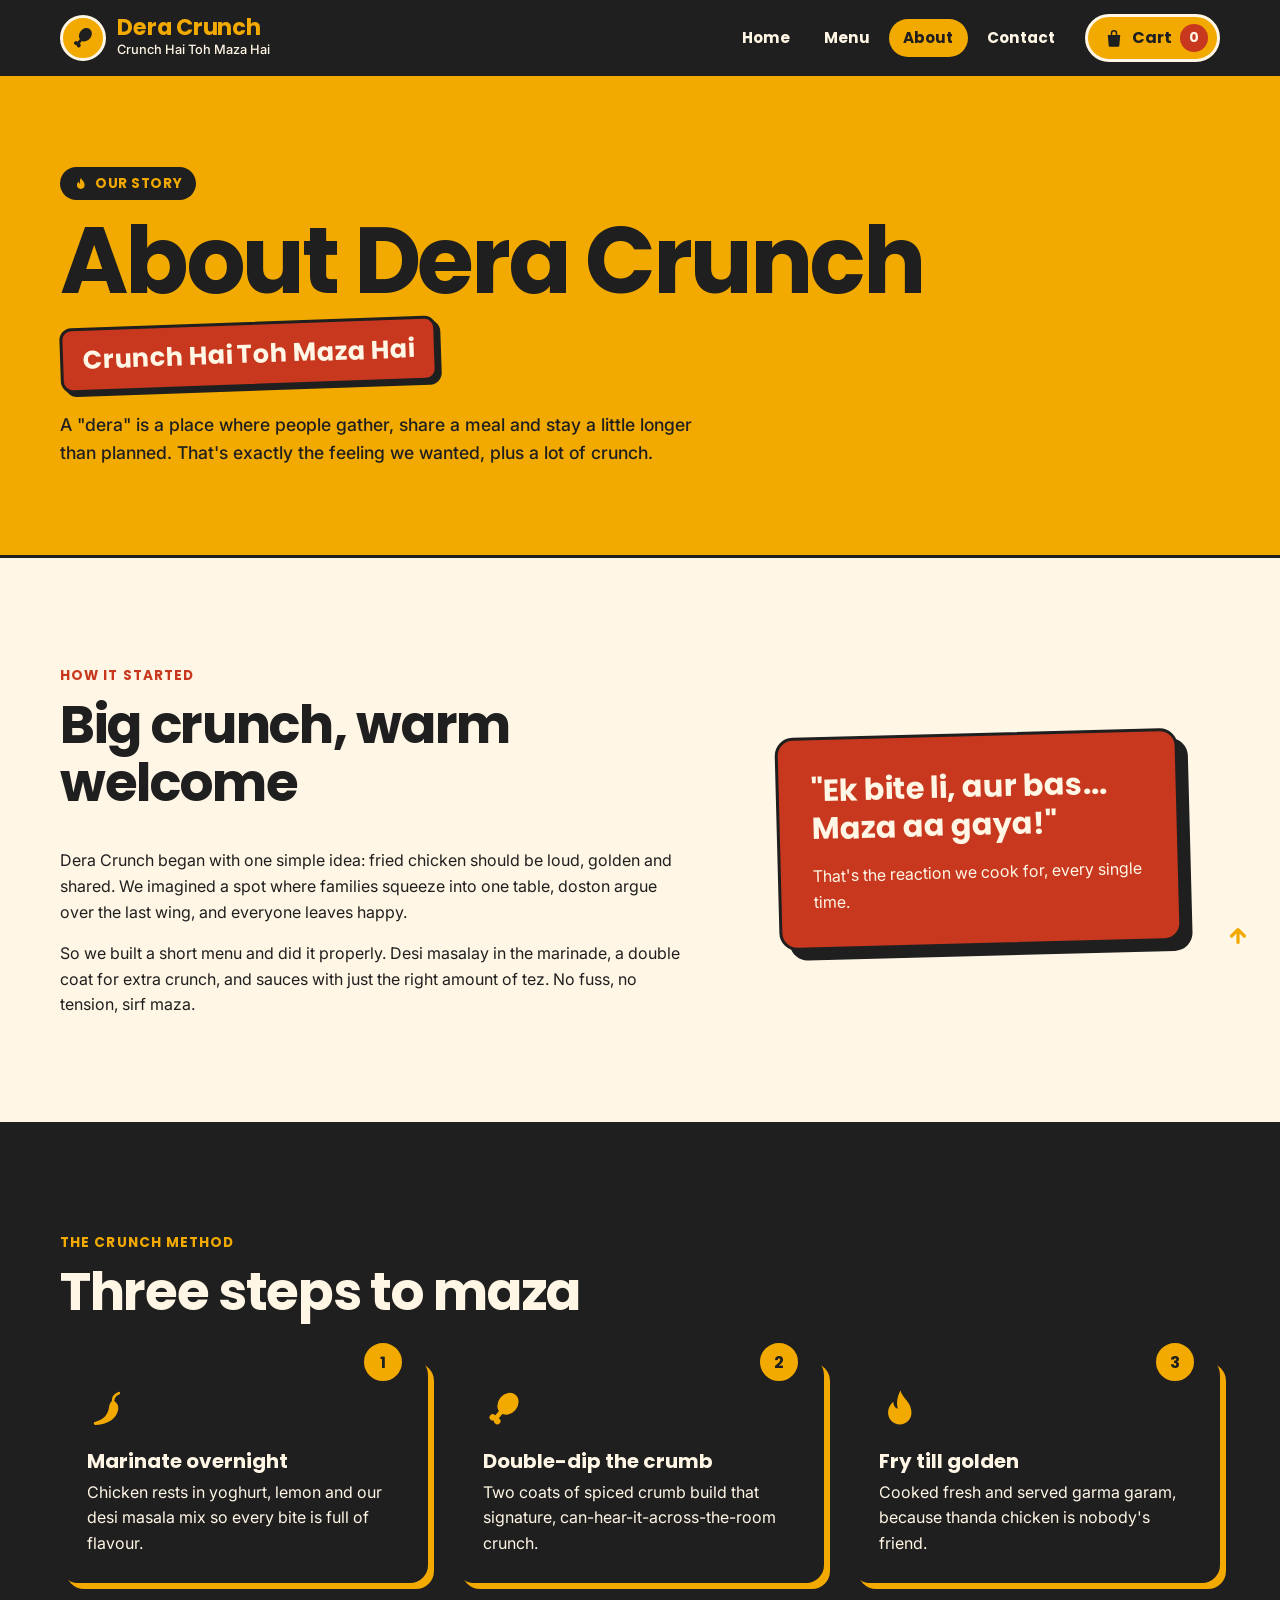
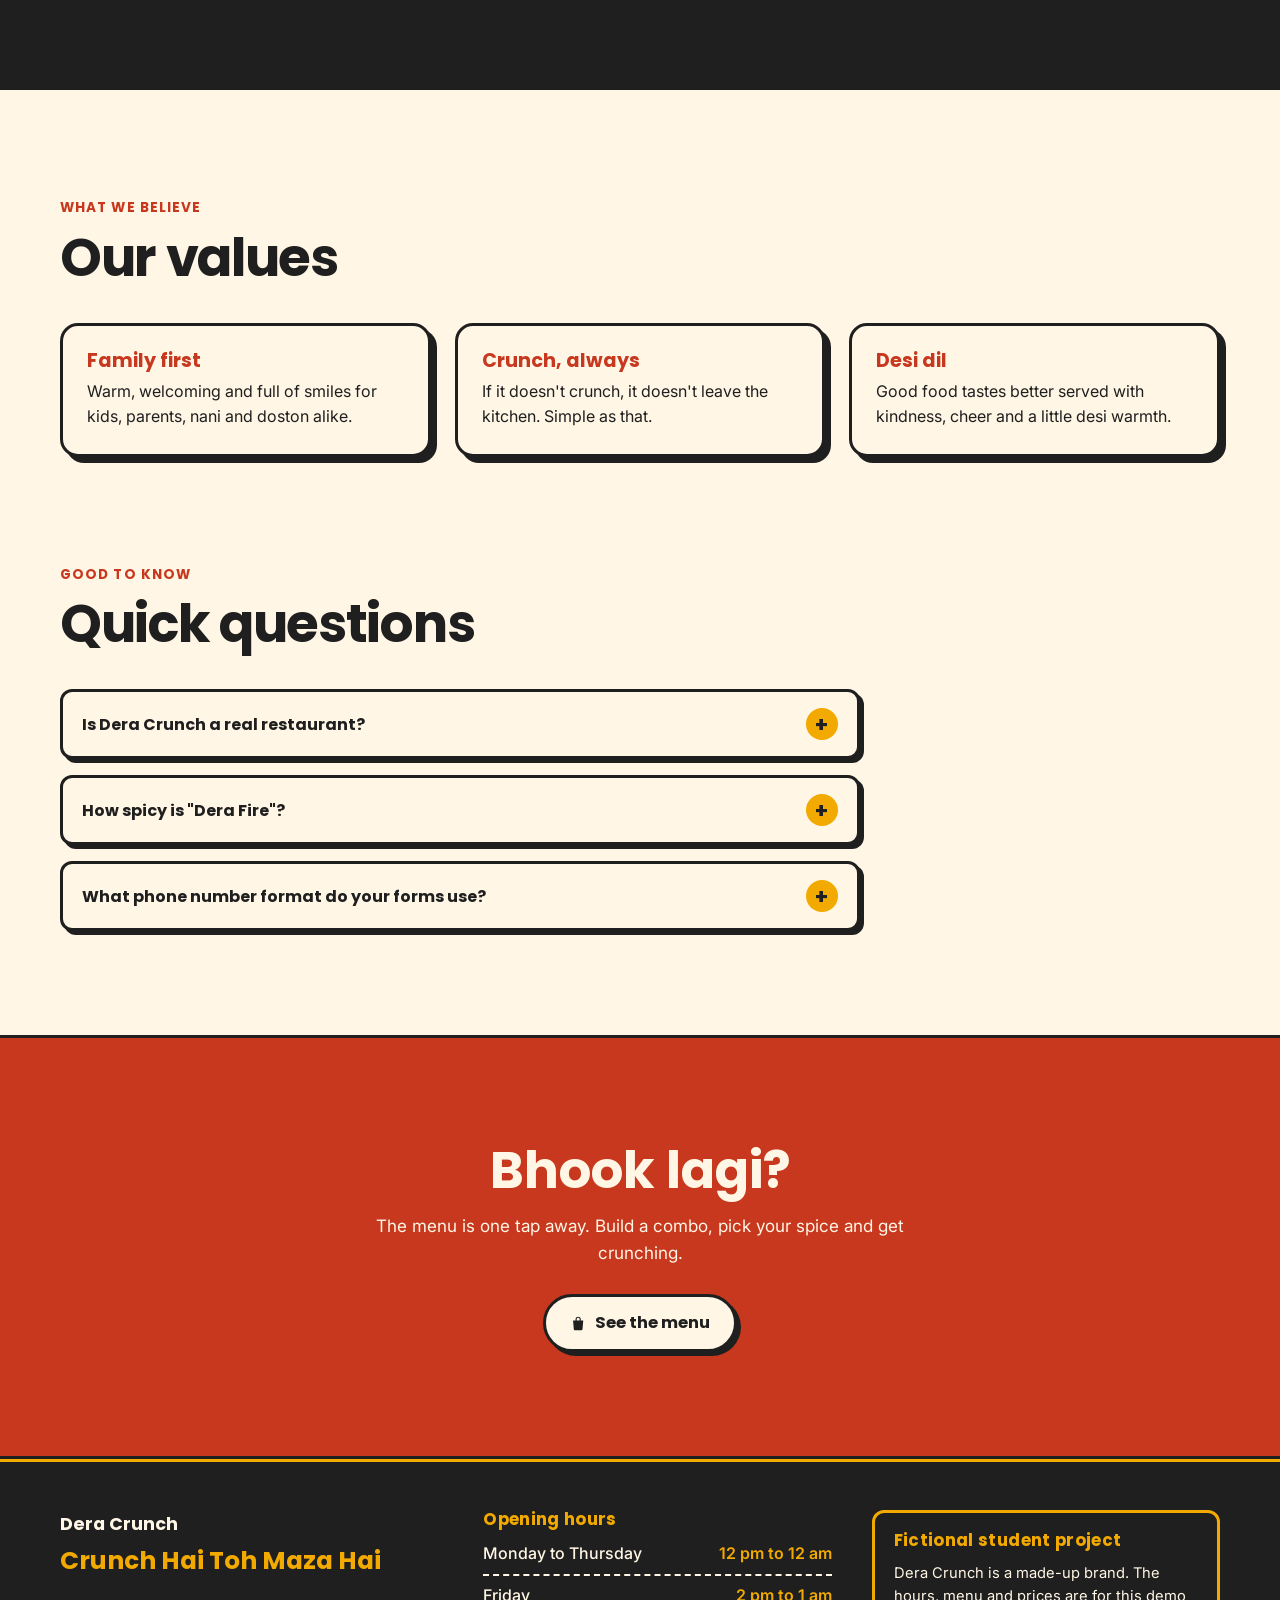
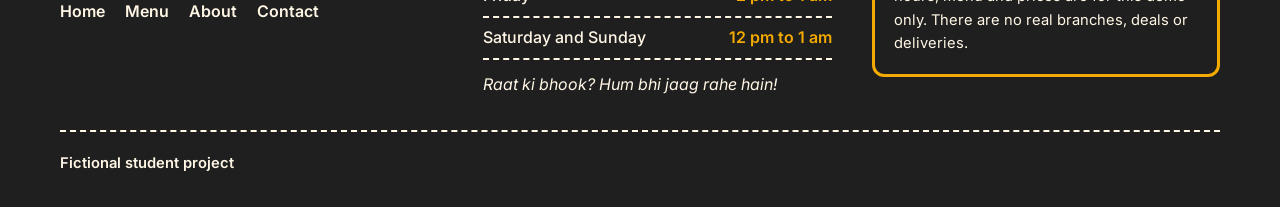
==== commit 74315cdb: "Add a footer section" ====
--- a/about.html
+++ b/about.html
@@ -167,16 +167,34 @@
 
   <footer class="site-footer">
     <div class="container">
-      <div class="footer-inner">
-        <p class="footer-tagline">Crunch Hai Toh Maza Hai</p>
-        <nav class="footer-nav" aria-label="Footer">
-          <a href="index.html">Home</a>
-          <a href="index.html#menu">Menu</a>
-          <a href="about.html">About</a>
-          <a href="index.html#contact">Contact</a>
-        </nav>
-      </div>
-      <p class="footer-bottom">Dera Crunch · Fictional student project</p>
+      <div class="footer-grid">
+        <div class="footer-brand">
+          <p class="footer-name">Dera Crunch</p>
+          <p class="footer-tagline">Crunch Hai Toh Maza Hai</p>
+          <nav class="footer-nav" aria-label="Footer">
+            <a href="index.html">Home</a>
+            <a href="index.html#menu">Menu</a>
+            <a href="about.html">About</a>
+            <a href="index.html#contact">Contact</a>
+          </nav>
+        </div>
+
+        <section class="footer-hours" aria-labelledby="hours-title">
+          <h2 id="hours-title">Opening hours</h2>
+          <dl class="hours-list">
+            <div><dt>Monday to Thursday</dt><dd>12 pm to 12 am</dd></div>
+            <div><dt>Friday</dt><dd>2 pm to 1 am</dd></div>
+            <div><dt>Saturday and Sunday</dt><dd>12 pm to 1 am</dd></div>
+          </dl>
+          <p class="hours-note">Raat ki bhook? Hum bhi jaag rahe hain!</p>
+        </section>
+
+        <section class="footer-fiction" aria-labelledby="fiction-title">
+          <h2 id="fiction-title">Fictional student project</h2>
+          <p>Dera Crunch is a made-up brand. The hours, menu and prices are for this demo only. There are no real branches, deals or deliveries.</p>
+        </section>
+      </div>
+      <p class="footer-bottom">Fictional student project</p>
     </div>
   </footer>
 
--- a/styles.css
+++ b/styles.css
@@ -1726,3 +1726,56 @@
 
 /* No grey/blue tap flash on phones: keeps strictly to the four brand colours */
 * { -webkit-tap-highlight-color: transparent; }
+
+/* Home hero headline is a longer Roman Urdu line, so it is sized to fit a 360px phone */
+.hero:not(.page-hero) h1 { font-size: clamp(2.5rem, 10vw, 5.8rem); }
+
+/* ---------- Footer: brand, opening hours, fictional note ---------- */
+.footer-grid {
+  display: grid;
+  grid-template-columns: 1.1fr 1fr 1fr;
+  gap: 2rem 2.5rem;
+  align-items: start;
+}
+.footer-name {
+  font-family: var(--font-head);
+  font-weight: 700;
+  font-size: 1.1rem;
+  color: var(--cream);
+}
+.footer-brand .footer-tagline { margin: .2rem 0 1.1rem; }
+.footer-hours h2,
+.footer-fiction h2 {
+  margin-bottom: .8rem;
+  font-size: 1.05rem;
+  color: var(--mustard);
+  letter-spacing: .02em;
+}
+.hours-list { margin: 0; display: grid; gap: .45rem; }
+.hours-list div {
+  display: flex;
+  justify-content: space-between;
+  gap: 1rem;
+  padding-bottom: .45rem;
+  border-bottom: 2px dashed var(--cream);
+}
+.hours-list dt { font-weight: 500; }
+.hours-list dd { margin: 0; font-weight: 600; white-space: nowrap; color: var(--mustard); }
+.hours-note { margin-top: .75rem; font-style: italic; }
+.footer-fiction {
+  padding: 1.1rem 1.2rem;
+  border: 3px solid var(--mustard);
+  border-radius: var(--radius-sm);
+}
+.footer-fiction p { font-size: .92rem; }
+.footer-bottom { font-weight: 600; }
+
+@media (max-width: 960px) {
+  .footer-grid { grid-template-columns: 1fr 1fr; }
+  .footer-fiction { grid-column: 1 / -1; }
+}
+@media (max-width: 720px) {
+  .footer-grid { grid-template-columns: 1fr; }
+}
+
+.footer-brand .footer-tagline { font-size: clamp(1.3rem, 2.2vw, 1.55rem); }
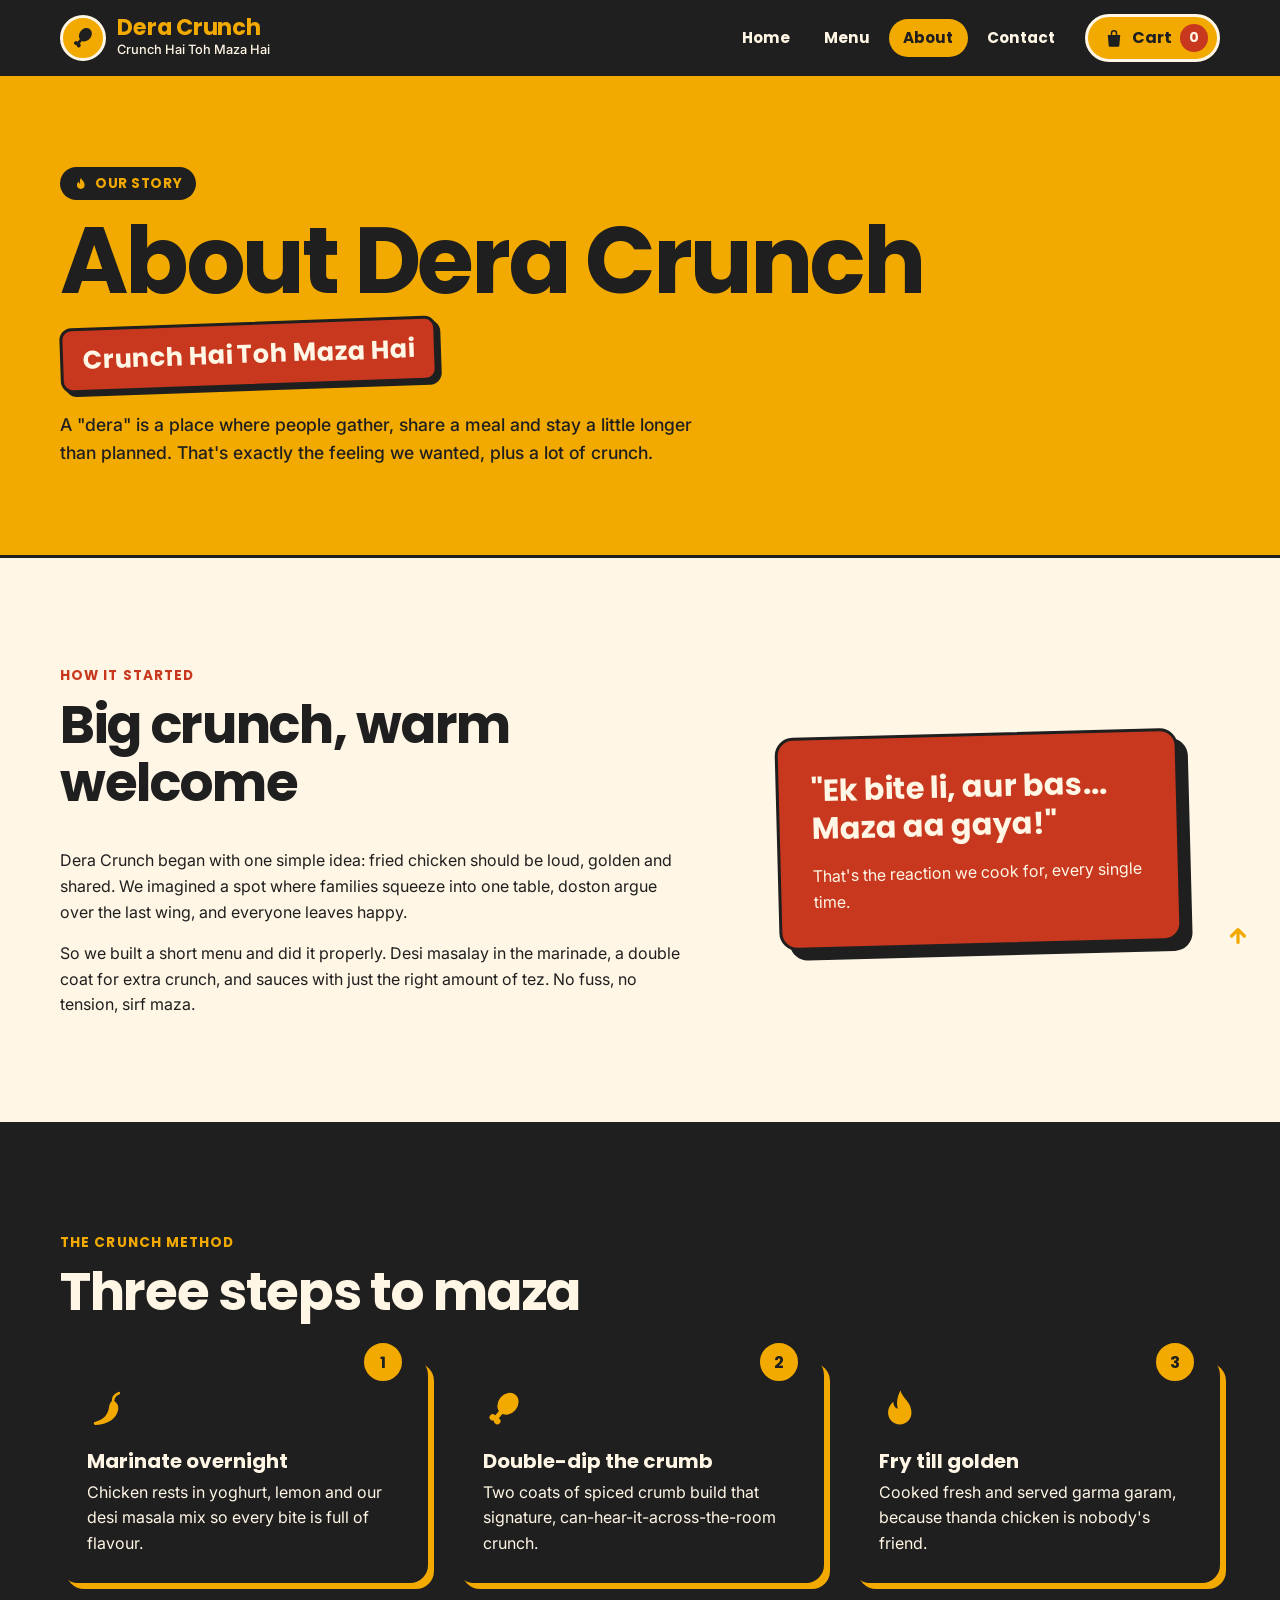
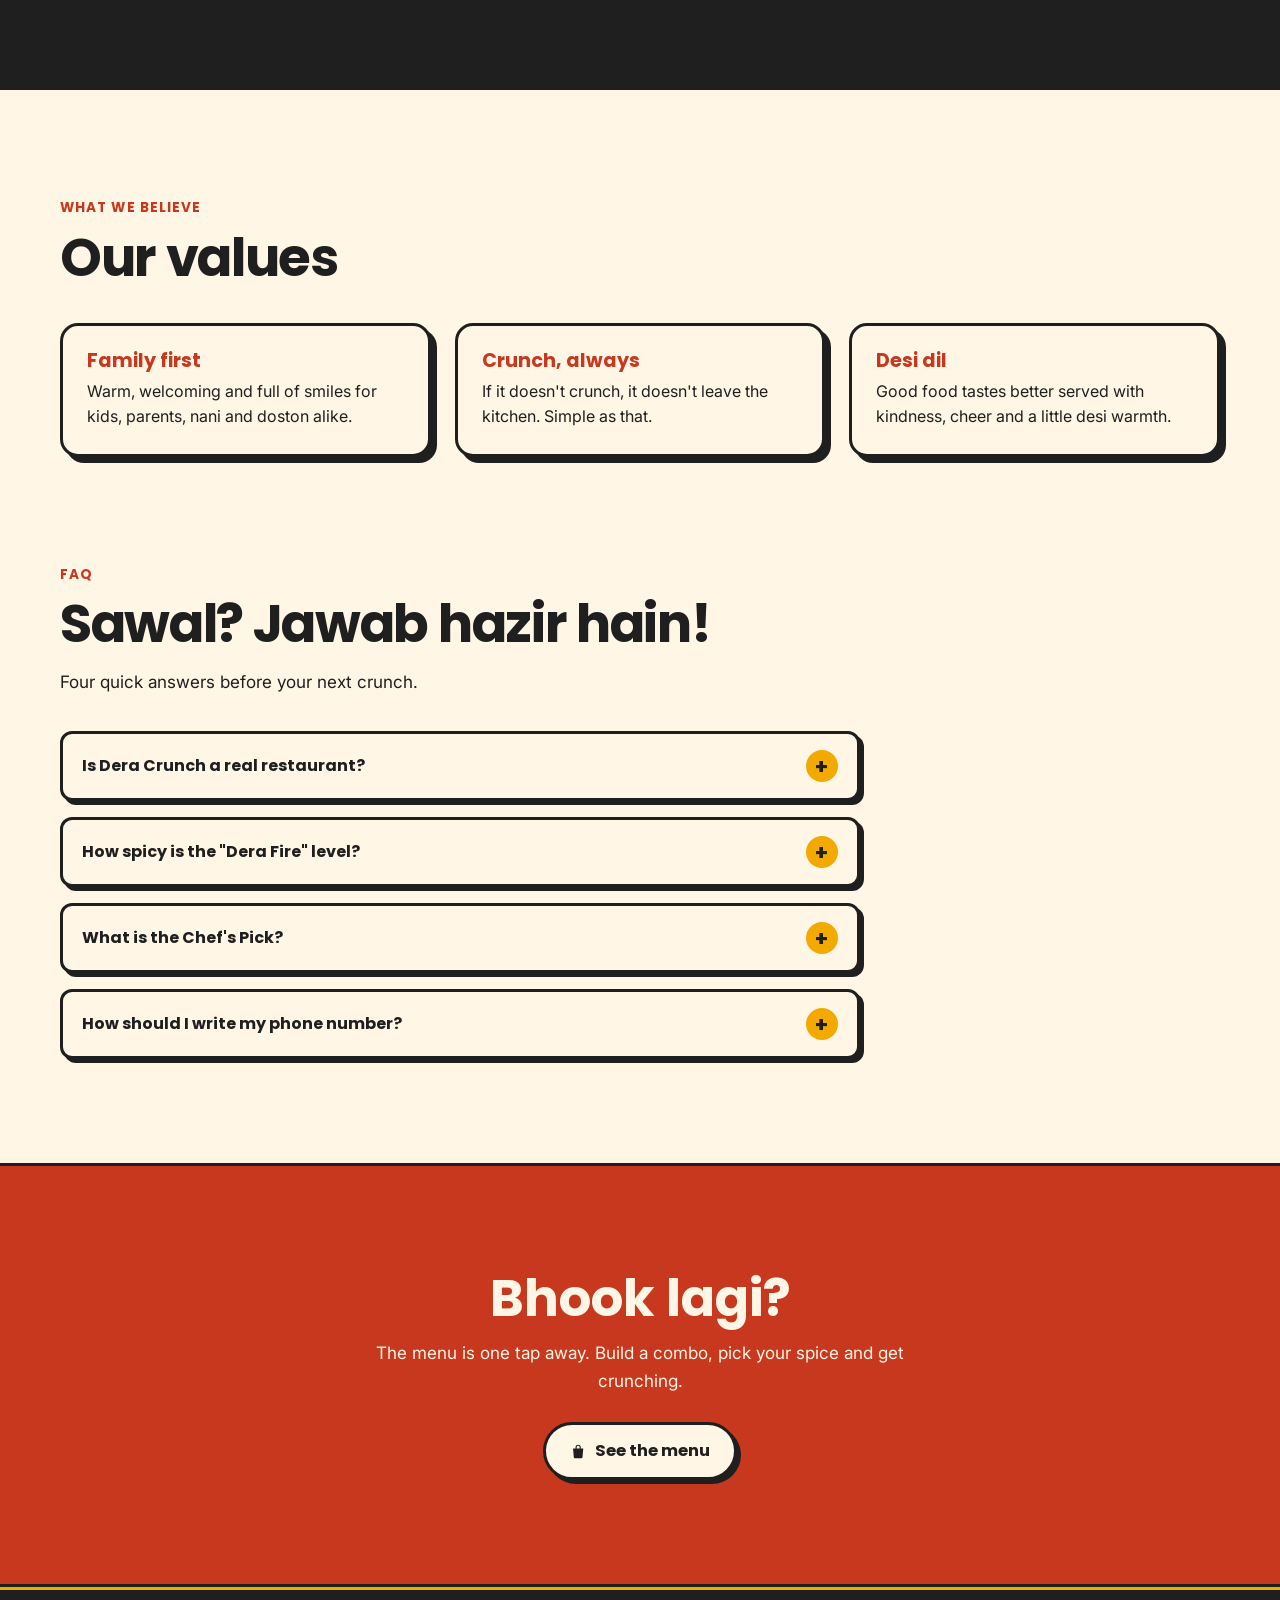
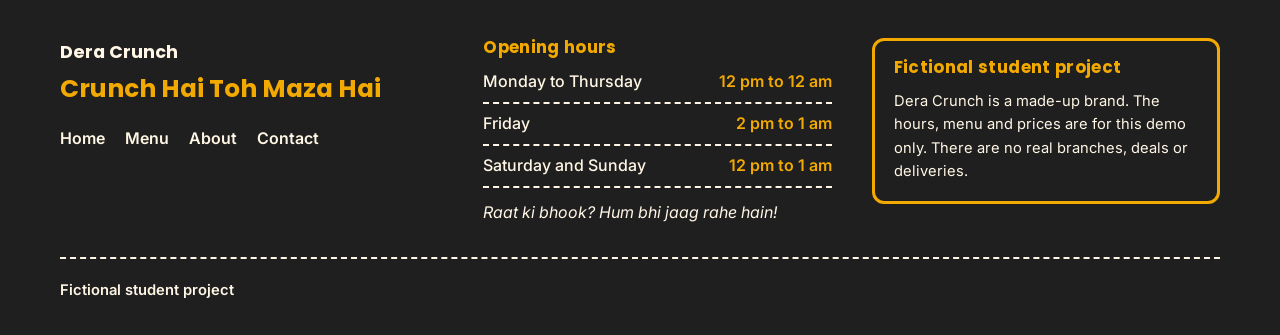
==== commit 1a53b120: "Add a short FAQ section" ====
--- a/about.html
+++ b/about.html
@@ -130,24 +130,29 @@
       </div>
     </section>
 
-    <section class="section faq-section" aria-labelledby="faq-title">
+    <section class="section faq-section" id="faq" aria-labelledby="faq-title">
       <div class="container">
         <div class="section-head">
-          <span class="eyebrow">Good to know</span>
-          <h2 id="faq-title">Quick questions</h2>
+          <span class="eyebrow">FAQ</span>
+          <h2 id="faq-title">Sawal? Jawab hazir hain!</h2>
+          <p>Four quick answers before your next crunch.</p>
         </div>
         <div class="faq reveal">
           <details>
             <summary>Is Dera Crunch a real restaurant?</summary>
-            <p>Nahi! Dera Crunch is a fictional brand made for a student project. There are no real branches, deals or deliveries.</p>
-          </details>
-          <details>
-            <summary>How spicy is "Dera Fire"?</summary>
-            <p>Our hottest level in the Build Your Combo section. Keep a Thandi Mint Lemonade nearby, just in case.</p>
-          </details>
-          <details>
-            <summary>What phone number format do your forms use?</summary>
-            <p>Write it as 03XX-XXXXXXX. Our forms only accept numbers with exactly 11 digits.</p>
+            <p>Nahi! Dera Crunch is a made-up brand for a fictional student project. There are no real branches, deals or deliveries, so please don't go looking for us on the map.</p>
+          </details>
+          <details>
+            <summary>How spicy is the "Dera Fire" level?</summary>
+            <p>It's our hottest of three spice levels in Build Your Combo. Mild is nani approved, Medium brings a little tear, and Dera Fire calls for a Thandi Mint Lemonade (Rs. 280) on standby.</p>
+          </details>
+          <details>
+            <summary>What is the Chef's Pick?</summary>
+            <p>Every day the home page highlights one menu item, chosen from the date, for example the Double Mazay Burger on 23 Nov 2026. It's simply our favourite of the day at its normal menu price, not a discount or offer.</p>
+          </details>
+          <details>
+            <summary>How should I write my phone number?</summary>
+            <p>Use the format 03XX-XXXXXXX. Our order and contact forms only accept a number with exactly 11 digits, and they'll tell you politely if something is missing.</p>
           </details>
         </div>
       </div>
